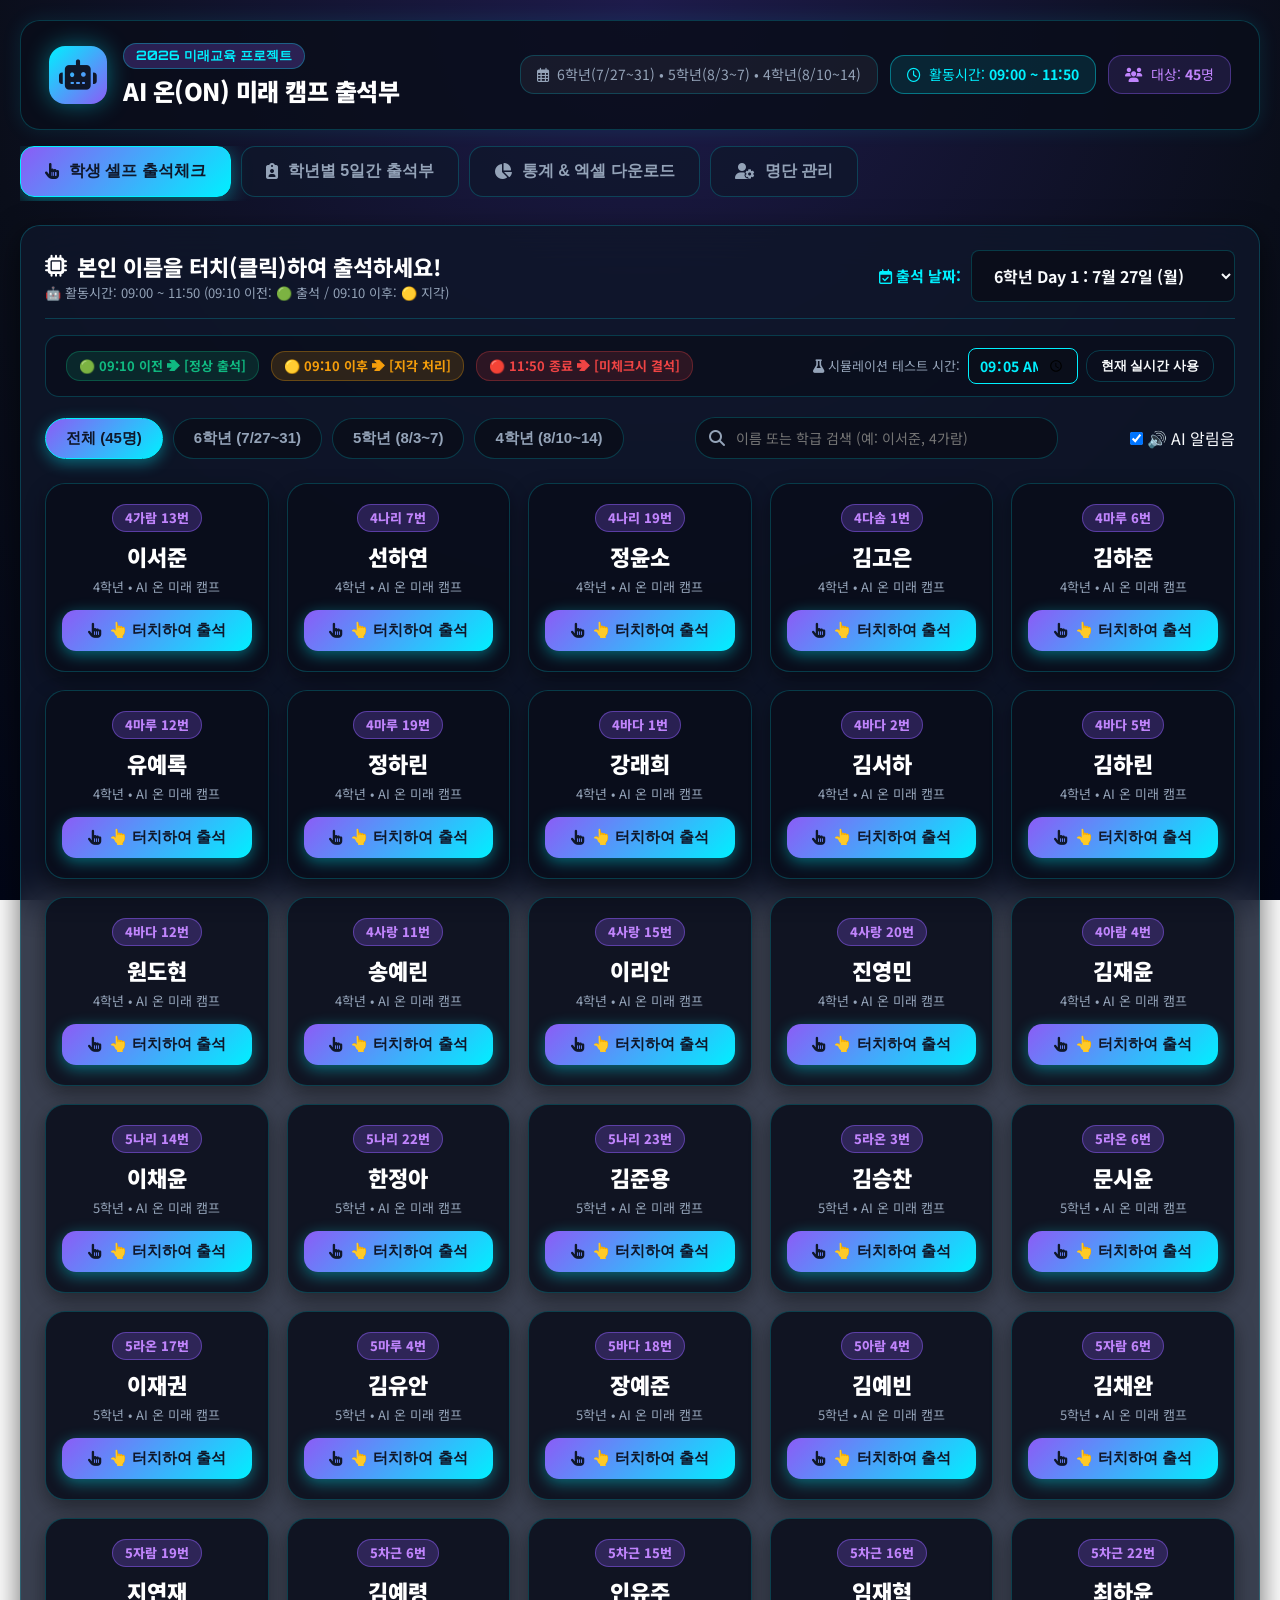
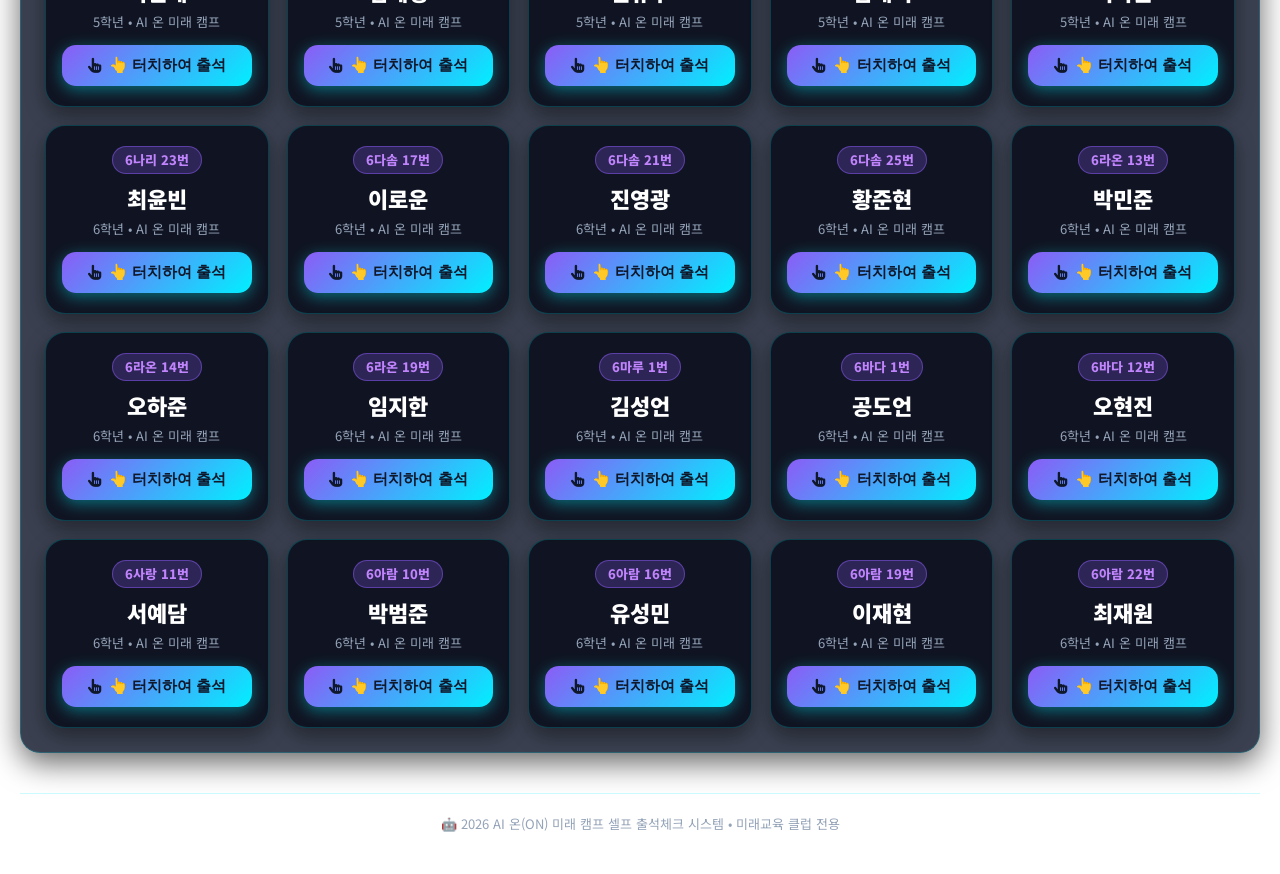
==== AI캠프 출석부.html @ 966d4594 "Initial commit" ====
<!DOCTYPE html>
<html lang="ko">
<head>
  <meta charset="UTF-8">
  <meta name="viewport" content="width=device-width, initial-scale=1.0">
  <title>🤖 AI 온(ON) 미래 캠프 셀프 출석부</title>
  
  <!-- Google Fonts -->
  <link rel="preconnect" href="https://fonts.googleapis.com">
  <link rel="preconnect" href="https://fonts.gstatic.com" crossorigin>
  <link href="https://fonts.googleapis.com/css2?family=Noto+Sans+KR:wght@300;400;500;700;900&family=Orbitron:wght@600;800;900&family=Outfit:wght@400;600;700;800;900&display=swap" rel="stylesheet">
  
  <!-- FontAwesome Icons -->
  <link rel="stylesheet" href="https://cdnjs.cloudflare.com/ajax/libs/font-awesome/6.4.0/css/all.min.css">
  
  <!-- CSS Styles -->
  <link rel="stylesheet" href="styles.css">
</head>
<body>
  <div class="app-container">
    <!-- Header -->
    <header class="app-header no-print">
      <div class="header-main">
        <div class="logo-title">
          <div class="ai-icon-wrap">
            <i class="fa-solid fa-robot ai-logo"></i>
          </div>
          <div>
            <div class="camp-tag">2026 미래교육 프로젝트</div>
            <h1>AI 온(ON) 미래 캠프 출석부</h1>
          </div>
        </div>
        <div class="header-info">
          <div class="info-badge">
            <i class="fa-regular fa-calendar-days"></i>
            <span>6학년(7/27~31) &bull; 5학년(8/3~7) &bull; 4학년(8/10~14)</span>
          </div>
          <div class="info-badge highlight">
            <i class="fa-regular fa-clock"></i>
            <span>활동시간: <strong>09:00 ~ 11:50</strong></span>
          </div>
          <div class="info-badge ai-badge">
            <i class="fa-solid fa-users"></i>
            <span>대상: <strong id="header-student-count">45</strong>명</span>
          </div>
        </div>
      </div>

      <!-- Navigation Tabs -->
      <nav class="nav-tabs">
        <button class="nav-btn active" data-tab="tab-self-checkin">
          <i class="fa-solid fa-hand-pointer"></i>
          <span>학생 셀프 출석체크</span>
        </button>
        <button class="nav-btn" data-tab="tab-attendance">
          <i class="fa-solid fa-clipboard-user"></i>
          <span>학년별 5일간 출석부</span>
        </button>
        <button class="nav-btn" data-tab="tab-stats">
          <i class="fa-solid fa-chart-pie"></i>
          <span>통계 &amp; 엑셀 다운로드</span>
        </button>
        <button class="nav-btn" data-tab="tab-roster">
          <i class="fa-solid fa-user-gear"></i>
          <span>명단 관리</span>
        </button>
      </nav>
    </header>

    <!-- Main Content Area -->
    <main class="content-area">

      <!-- ================= TAB 1: 학생 셀프 출석체크 ================= -->
      <section id="tab-self-checkin" class="tab-content active no-print">
        <div class="glass-panel">
          <div class="kiosk-top-bar">
            <div class="kiosk-title">
              <h2><i class="fa-solid fa-microchip"></i> 본인 이름을 터치(클릭)하여 출석하세요!</h2>
              <p class="subtitle">🤖 활동시간: 09:00 ~ 11:50 (09:10 이전: 🟢 출석 / 09:10 이후: 🟡 지각)</p>
            </div>
            
            <div class="date-selector-box">
              <label for="checkin-date-select"><i class="fa-regular fa-calendar-check"></i> 출석 날짜:</label>
              <select id="checkin-date-select" class="form-select select-lg">
                <!-- Dynamically populated by JS based on grade selection -->
              </select>
            </div>
          </div>

          <!-- Time Simulation & Rules Bar -->
          <div class="time-rule-banner">
            <div class="time-rule-items">
              <span class="time-rule-tag tag-present">🟢 09:10 이전 ➔ [정상 출석]</span>
              <span class="time-rule-tag tag-late">🟡 09:10 이후 ➔ [지각 처리]</span>
              <span class="time-rule-tag tag-absent">🔴 11:50 종료 ➔ [미체크시 결석]</span>
            </div>
            <div class="sim-time-box">
              <label for="sim-time-input"><i class="fa-solid fa-flask"></i> 시뮬레이션 테스트 시간:</label>
              <input type="time" id="sim-time-input" class="form-input time-input" value="09:05">
              <button id="btn-use-real-time" class="btn btn-outline btn-sm">현재 실시간 사용</button>
            </div>
          </div>

          <!-- Grade Filter Tabs & Search -->
          <div class="filter-kiosk-bar">
            <div class="grade-pills">
              <button class="grade-pill active" data-grade="ALL">전체 (45명)</button>
              <button class="grade-pill" data-grade="6">6학년 (7/27~31)</button>
              <button class="grade-pill" data-grade="5">5학년 (8/3~7)</button>
              <button class="grade-pill" data-grade="4">4학년 (8/10~14)</button>
            </div>
            <div class="search-kiosk-box">
              <i class="fa-solid fa-magnifying-glass"></i>
              <input type="text" id="kiosk-search-input" class="form-input" placeholder="이름 또는 학급 검색 (예: 이서준, 4가람)">
            </div>
            <div class="sound-toggle">
              <label><input type="checkbox" id="sound-chk" checked> 🔊 AI 알림음</label>
            </div>
          </div>

          <!-- Touch Cards Grid -->
          <div class="student-touch-grid" id="student-touch-grid">
            <!-- Dynamic student cards generated by JS -->
          </div>
        </div>
      </section>

      <!-- ================= TAB 2: 학년별 5일간 출석부 ================= -->
      <section id="tab-attendance" class="tab-content no-print">
        <div class="glass-panel">
          <div class="table-toolbar">
            <div class="toolbar-left">
              <h2><i class="fa-solid fa-calendar-days"></i> 학년별 5일간 통합 출석부</h2>
              <span class="subtitle">6학년(7/27~31), 5학년(8/3~7), 4학년(8/10~14) 학년별 캠프 일정 출석표입니다.</span>
            </div>
            <div class="toolbar-right">
              <button id="btn-mark-all-present" class="btn btn-outline">
                <i class="fa-solid fa-check-double"></i> 선택 날짜 전체 출석 처리
              </button>
            </div>
          </div>

          <!-- Filters -->
          <div class="filter-bar">
            <div class="filter-group">
              <label>🎓 학년별 출석부 보기:</label>
              <select id="attendance-grade-filter" class="form-select select-lg">
                <option value="6">6학년 출석부 (7월 27일 ~ 7월 31일)</option>
                <option value="5">5학년 출석부 (8월 3일 ~ 8월 7일)</option>
                <option value="4">4학년 출석부 (8월 10일 ~ 8월 14일)</option>
                <option value="ALL">전체 45명 보기 (통합)</option>
              </select>
            </div>
            <div class="filter-group">
              <label>🔍 검색:</label>
              <input type="text" id="attendance-search-input" class="form-input" placeholder="학생 이름 또는 학급 검색...">
            </div>
          </div>

          <!-- Legend -->
          <div class="status-legend">
            <span class="legend-item"><span class="badge status-present">출석</span> 출석 완료</span>
            <span class="legend-item"><span class="badge status-late">지각</span> 지각 체결</span>
            <span class="legend-item"><span class="badge status-absent">결석</span> 결석 처리</span>
            <span class="legend-item"><span class="badge status-excused">공결</span> 공식 사유 결석</span>
            <span class="legend-item"><span class="badge status-none">미체크</span> 출석 전</span>
          </div>

          <!-- Attendance Main Grid Table -->
          <div class="table-responsive">
            <table class="attendance-table" id="attendance-table">
              <thead id="attendance-thead">
                <!-- Dynamically updated columns based on grade schedule -->
              </thead>
              <tbody id="attendance-tbody">
                <!-- Generated dynamically by JS -->
              </tbody>
            </table>
          </div>
        </div>
      </section>

      <!-- ================= TAB 3: 통계 & 엑셀 다운로드 ================= -->
      <section id="tab-stats" class="tab-content no-print">
        <div class="stats-dashboard">
          <!-- Summary Cards -->
          <div class="stats-grid">
            <div class="stat-card glass-panel">
              <div class="stat-icon purple"><i class="fa-solid fa-robot"></i></div>
              <div class="stat-info">
                <span class="stat-label">전체 등록 학생</span>
                <span class="stat-value" id="stat-total-students">45명</span>
              </div>
            </div>
            <div class="stat-card glass-panel">
              <div class="stat-icon green"><i class="fa-solid fa-user-check"></i></div>
              <div class="stat-info">
                <span class="stat-label">선택 날짜 출석 학생</span>
                <span class="stat-value" id="stat-today-present">0명</span>
              </div>
            </div>
            <div class="stat-card glass-panel">
              <div class="stat-icon red"><i class="fa-solid fa-user-xmark"></i></div>
              <div class="stat-info">
                <span class="stat-label">선택 날짜 미출석 학생</span>
                <span class="stat-value" id="stat-today-absent">45명</span>
              </div>
            </div>
            <div class="stat-card glass-panel">
              <div class="stat-icon cyan"><i class="fa-solid fa-chart-line"></i></div>
              <div class="stat-info">
                <span class="stat-label">캠프 평균 출석률</span>
                <span class="stat-value" id="stat-avg-rate">0%</span>
              </div>
            </div>
          </div>

          <!-- Grade Breakdown & Export Actions -->
          <div class="stats-detail-layout">
            <div class="glass-panel grade-stats-card">
              <h3><i class="fa-solid fa-chart-simple"></i> 학년별 출석 현황</h3>
              <div class="grade-bar-list" id="grade-bar-list">
                <!-- Dynamically generated bars -->
              </div>
            </div>

            <div class="glass-panel export-actions-card">
              <h3><i class="fa-solid fa-file-export"></i> 데이터 저장 &amp; 엑셀 내보내기</h3>
              <p class="text-sub">출석부 데이터를 학교 보관용 엑셀(CSV)로 내보내거나 백업할 수 있습니다.</p>
              
              <div class="export-btn-group">
                <button id="btn-export-excel" class="btn btn-success btn-lg btn-block">
                  <i class="fa-solid fa-file-excel"></i> 전체 출석부 엑셀(CSV) 다운로드
                </button>
                <button id="btn-export-json" class="btn btn-outline btn-block">
                  <i class="fa-solid fa-download"></i> 데이터 백업 파일(JSON) 저장
                </button>
                <div class="file-import-wrap">
                  <label for="import-json-file" class="btn btn-outline btn-block">
                    <i class="fa-solid fa-upload"></i> 백업 파일(JSON) 불러오기
                  </label>
                  <input type="file" id="import-json-file" accept=".json" class="hidden">
                </div>
                <button id="btn-reset-data" class="btn btn-danger-outline btn-block">
                  <i class="fa-solid fa-rotate-left"></i> 출석 기록 초기화
                </button>
              </div>
            </div>
          </div>
        </div>
      </section>

      <!-- ================= TAB 4: 명단 관리 ================= -->
      <section id="tab-roster" class="tab-content no-print">
        <div class="glass-panel">
          <div class="table-toolbar">
            <div class="toolbar-left">
              <h2><i class="fa-solid fa-user-gear"></i> AI 온 미래 캠프 명단 관리 (총 45명)</h2>
              <span class="subtitle">학생 정보 수정, 추가, 삭제를 하거나 기본 45명 명단으로 복원할 수 있습니다.</span>
            </div>
            <div class="toolbar-right">
              <button id="btn-open-add-student" class="btn btn-primary">
                <i class="fa-solid fa-user-plus"></i> 새 학생 추가
              </button>
              <button id="btn-reset-roster" class="btn btn-outline">
                <i class="fa-solid fa-arrows-rotate"></i> 기본 45명 명단으로 초기화
              </button>
            </div>
          </div>

          <div class="table-responsive">
            <table class="attendance-table">
              <thead>
                <tr>
                  <th>연번</th>
                  <th>학급</th>
                  <th>번호</th>
                  <th>성명</th>
                  <th style="width: 130px;">관리</th>
                </tr>
              </thead>
              <tbody id="roster-tbody">
                <!-- Dynamic roster rows -->
              </tbody>
            </table>
          </div>
        </div>
      </section>

    </main>

    <!-- Footer -->
    <footer class="app-footer no-print">
      <p>🤖 2026 AI 온(ON) 미래 캠프 셀프 출석체크 시스템 &bull; 미래교육 클럽 전용</p>
    </footer>
  </div>

  <!-- Modal: Check-In Toast / Success Popup -->
  <div class="modal-backdrop hidden" id="checkin-modal">
    <div class="modal-card glass-panel text-center">
      <div class="success-icon-wrap">
        <i class="fa-solid fa-circle-check"></i>
      </div>
      <h2 id="modal-checkin-title">학생 출석 완료</h2>
      <p id="modal-checkin-sub" class="text-lead">출석체크가 완료되었습니다!</p>
      <div class="modal-class-badge" id="modal-class-no">4가람 13번</div>
      <div class="modal-footer justify-center">
        <button class="btn btn-primary btn-lg" id="btn-confirm-checkin">확인 (신나게 AI 캠프 시작! 🤖)</button>
      </div>
    </div>
  </div>

  <!-- Modal: Student Form (Add/Edit) -->
  <div class="modal-backdrop hidden" id="student-modal">
    <div class="modal-card glass-panel">
      <div class="modal-header">
        <h3 id="modal-title"><i class="fa-solid fa-user-plus"></i> 학생 정보 입력</h3>
        <button class="btn-close" id="btn-close-modal"><i class="fa-solid fa-xmark"></i></button>
      </div>
      <form id="student-form">
        <input type="hidden" id="student-id-field">
        <div class="form-group">
          <label for="input-name">성명</label>
          <input type="text" id="input-name" class="form-input" required placeholder="예: 이서준">
        </div>
        <div class="form-row">
          <div class="form-group">
            <label for="input-grade">학년</label>
            <select id="input-grade" class="form-select" required>
              <option value="6">6학년 (7/27~31)</option>
              <option value="5">5학년 (8/3~7)</option>
              <option value="4">4학년 (8/10~14)</option>
            </select>
          </div>
          <div class="form-group">
            <label for="input-class">학급/반 (예: 4가람, 5나리, 6아람)</label>
            <input type="text" id="input-class" class="form-input" required placeholder="예: 4가람">
          </div>
        </div>
        <div class="form-row">
          <div class="form-group">
            <label for="input-number">번호</label>
            <input type="number" id="input-number" class="form-input" min="1" max="99" required placeholder="예: 13">
          </div>
        </div>
        <div class="modal-footer">
          <button type="button" class="btn btn-outline" id="btn-cancel-modal">취소</button>
          <button type="submit" class="btn btn-primary">저장하기</button>
        </div>
      </form>
    </div>
  </div>

  <!-- JavaScript Code -->
  <script src="app.js"></script>
</body>
</html>
---- styles.css ----
/* ==========================================================================
   AI 온(ON) 미래 캠프 셀프 출석부 - Futuristic AI Style Sheet
   ========================================================================== */

:root {
  --primary: #00f0ff;
  --primary-hover: #00c8d6;
  --primary-glow: rgba(0, 240, 255, 0.4);
  
  --secondary: #8b5cf6;
  --secondary-hover: #7c3aed;
  --secondary-glow: rgba(139, 92, 246, 0.4);

  --accent-pink: #ec4899;
  
  --bg-dark: #0a0e1a;
  --bg-card: rgba(15, 23, 42, 0.82);
  --bg-card-solid: #0f172a;
  --border-card: rgba(0, 240, 255, 0.2);
  
  --text-main: #f8fafc;
  --text-muted: #94a3b8;
  --text-dark: #0f172a;
  
  /* Status Colors */
  --status-present: #10b981;
  --status-present-bg: rgba(16, 185, 129, 0.18);
  --status-late: #f59e0b;
  --status-late-bg: rgba(245, 158, 11, 0.18);
  --status-absent: #ef4444;
  --status-absent-bg: rgba(239, 68, 68, 0.18);
  --status-excused: #3b82f6;
  --status-excused-bg: rgba(59, 130, 246, 0.18);
  --status-none: #475569;

  --radius-sm: 8px;
  --radius-md: 14px;
  --radius-lg: 20px;
  
  --shadow-main: 0 10px 30px rgba(0, 0, 0, 0.6);
  --shadow-glow: 0 0 25px rgba(0, 240, 255, 0.25);
  --font-family: 'Noto Sans KR', 'Outfit', -apple-system, sans-serif;
  --font-tech: 'Orbitron', 'Outfit', sans-serif;
}

/* Reset & Setup */
* {
  box-sizing: border-box;
  margin: 0;
  padding: 0;
}

body {
  background: radial-gradient(circle at top center, #1e1b4b 0%, #0a0e1a 60%, #020617 100%);
  background-attachment: fixed;
  color: var(--text-main);
  font-family: var(--font-family);
  min-height: 100vh;
  line-height: 1.5;
  -webkit-font-smoothing: antialiased;
}

.app-container {
  max-width: 1420px;
  margin: 0 auto;
  padding: 20px;
  display: flex;
  flex-direction: column;
  min-height: 100vh;
}

/* Glassmorphism Panel with Tech Glow */
.glass-panel {
  background: var(--bg-card);
  backdrop-filter: blur(20px);
  -webkit-backdrop-filter: blur(20px);
  border: 1px solid var(--border-card);
  border-radius: var(--radius-lg);
  padding: 24px;
  box-shadow: var(--shadow-main);
}

/* Header */
.app-header {
  margin-bottom: 24px;
}

.header-main {
  display: flex;
  justify-content: space-between;
  align-items: center;
  flex-wrap: wrap;
  gap: 16px;
  background: rgba(10, 14, 26, 0.85);
  border: 1px solid var(--border-card);
  border-radius: var(--radius-lg);
  padding: 20px 28px;
  margin-bottom: 16px;
  box-shadow: 0 0 20px rgba(0, 240, 255, 0.1);
}

.logo-title {
  display: flex;
  align-items: center;
  gap: 16px;
}

.ai-icon-wrap {
  width: 58px;
  height: 58px;
  background: linear-gradient(135deg, var(--primary) 0%, var(--secondary) 100%);
  border-radius: 16px;
  display: flex;
  align-items: center;
  justify-content: center;
  box-shadow: 0 0 25px var(--primary-glow);
  animation: pulseAi 3s infinite ease-in-out;
}

.ai-logo {
  font-size: 30px;
  color: #0f172a;
}

@keyframes pulseAi {
  0%, 100% { transform: scale(1); box-shadow: 0 0 20px var(--primary-glow); }
  50% { transform: scale(1.05); box-shadow: 0 0 35px var(--secondary-glow); }
}

.camp-tag {
  display: inline-block;
  background: rgba(139, 92, 246, 0.25);
  color: var(--primary);
  font-size: 13px;
  font-weight: 700;
  padding: 2px 12px;
  border-radius: 20px;
  border: 1px solid rgba(0, 240, 255, 0.3);
  margin-bottom: 4px;
  font-family: var(--font-tech);
}

.logo-title h1 {
  font-size: 24px;
  font-weight: 900;
  color: #fff;
  letter-spacing: -0.5px;
}

.header-info {
  display: flex;
  gap: 12px;
  flex-wrap: wrap;
}

.info-badge {
  display: flex;
  align-items: center;
  gap: 8px;
  background: rgba(255, 255, 255, 0.05);
  border: 1px solid var(--border-card);
  padding: 8px 16px;
  border-radius: var(--radius-md);
  font-size: 14px;
  color: var(--text-muted);
}

.info-badge.highlight {
  background: rgba(0, 240, 255, 0.1);
  border-color: rgba(0, 240, 255, 0.4);
  color: var(--primary);
}

.info-badge.ai-badge {
  background: rgba(139, 92, 246, 0.15);
  border-color: rgba(139, 92, 246, 0.4);
  color: #c084fc;
}

/* Nav Tabs */
.nav-tabs {
  display: flex;
  gap: 10px;
  overflow-x: auto;
  padding-bottom: 4px;
}

.nav-btn {
  display: flex;
  align-items: center;
  gap: 10px;
  padding: 14px 24px;
  background: rgba(15, 23, 42, 0.7);
  border: 1px solid var(--border-card);
  border-radius: var(--radius-md);
  color: var(--text-muted);
  font-size: 16px;
  font-weight: 700;
  cursor: pointer;
  transition: all 0.25s ease;
  white-space: nowrap;
}

.nav-btn:hover {
  background: rgba(30, 41, 59, 0.9);
  color: #fff;
  transform: translateY(-2px);
}

.nav-btn.active {
  background: linear-gradient(135deg, var(--secondary) 0%, var(--primary) 100%);
  color: #0f172a;
  border-color: var(--primary);
  box-shadow: 0 4px 20px var(--primary-glow);
}

/* Main Content Area */
.content-area {
  flex: 1;
}

.tab-content {
  display: none;
}

.tab-content.active {
  display: block;
  animation: fadeIn 0.3s ease;
}

@keyframes fadeIn {
  from { opacity: 0; transform: translateY(8px); }
  to { opacity: 1; transform: translateY(0); }
}

/* Form Controls & Buttons */
.btn {
  display: inline-flex;
  align-items: center;
  justify-content: center;
  gap: 8px;
  padding: 10px 20px;
  border-radius: var(--radius-md);
  font-size: 14px;
  font-weight: 700;
  cursor: pointer;
  border: none;
  transition: all 0.2s ease;
  text-decoration: none;
}

.btn-primary {
  background: linear-gradient(135deg, var(--secondary) 0%, var(--primary) 100%);
  color: #0f172a;
  box-shadow: 0 4px 15px var(--primary-glow);
}

.btn-primary:hover {
  background: linear-gradient(135deg, #9333ea 0%, #00e5ff 100%);
  transform: translateY(-1px);
}

.btn-success {
  background: linear-gradient(135deg, #10b981 0%, #059669 100%);
  color: #fff;
}

.btn-success:hover {
  background: linear-gradient(135deg, #34d399 0%, #10b981 100%);
}

.btn-outline {
  background: transparent;
  border: 1px solid var(--border-card);
  color: var(--text-main);
}

.btn-outline:hover {
  background: rgba(0, 240, 255, 0.1);
  border-color: var(--primary);
}

.btn-danger-outline {
  background: transparent;
  border: 1px solid rgba(239, 68, 68, 0.4);
  color: #ef4444;
}

.btn-danger-outline:hover {
  background: rgba(239, 68, 68, 0.15);
}

.btn-sm {
  padding: 6px 14px;
  font-size: 13px;
}

.btn-lg {
  padding: 14px 28px;
  font-size: 16px;
}

.btn-block {
  width: 100%;
}

.form-select, .form-input {
  background: rgba(10, 14, 26, 0.9);
  border: 1px solid var(--border-card);
  border-radius: var(--radius-sm);
  color: var(--text-main);
  padding: 10px 14px;
  font-size: 14px;
  outline: none;
  font-family: inherit;
  transition: border-color 0.2s ease;
}

.form-select.select-lg {
  padding: 12px 18px;
  font-size: 16px;
  font-weight: 700;
}

.form-select:focus, .form-input:focus {
  border-color: var(--primary);
  box-shadow: 0 0 0 2px var(--primary-glow);
}

/* ================= TIME RULE BANNER ================= */
.time-rule-banner {
  display: flex;
  justify-content: space-between;
  align-items: center;
  flex-wrap: wrap;
  gap: 14px;
  background: rgba(10, 14, 26, 0.7);
  border: 1px solid var(--border-card);
  padding: 12px 20px;
  border-radius: var(--radius-md);
  margin-bottom: 20px;
}

.time-rule-items {
  display: flex;
  gap: 12px;
  flex-wrap: wrap;
}

.time-rule-tag {
  font-size: 13px;
  font-weight: 700;
  padding: 4px 12px;
  border-radius: 14px;
  border: 1px solid transparent;
}

.tag-present { background: rgba(16, 185, 129, 0.15); color: #10b981; border-color: rgba(16, 185, 129, 0.3); }
.tag-late { background: rgba(245, 158, 11, 0.15); color: #f59e0b; border-color: rgba(245, 158, 11, 0.3); }
.tag-absent { background: rgba(239, 68, 68, 0.15); color: #ef4444; border-color: rgba(239, 68, 68, 0.3); }

.sim-time-box {
  display: flex;
  align-items: center;
  gap: 8px;
  font-size: 13px;
  color: var(--text-muted);
}

.time-input {
  width: 110px;
  padding: 6px 10px;
  font-weight: 700;
  color: var(--primary);
  background: #0a0e1a;
  border-color: var(--primary);
}

/* ================= TAB 1: STUDENT SELF CHECK-IN TOUCH KIOSK ================= */
.kiosk-top-bar {
  display: flex;
  justify-content: space-between;
  align-items: center;
  flex-wrap: wrap;
  gap: 16px;
  padding-bottom: 16px;
  border-bottom: 1px solid var(--border-card);
  margin-bottom: 16px;
}

.kiosk-title h2 {
  font-size: 22px;
  font-weight: 800;
  color: #fff;
  display: flex;
  align-items: center;
  gap: 10px;
}

.date-selector-box {
  display: flex;
  align-items: center;
  gap: 10px;
}

.date-selector-box label {
  font-weight: 700;
  font-size: 15px;
  color: var(--primary);
}

.filter-kiosk-bar {
  display: flex;
  justify-content: space-between;
  align-items: center;
  flex-wrap: wrap;
  gap: 16px;
  margin-bottom: 24px;
}

.grade-pills {
  display: flex;
  gap: 10px;
  flex-wrap: wrap;
}

.grade-pill {
  padding: 10px 20px;
  border-radius: 25px;
  background: rgba(10, 14, 26, 0.8);
  border: 1px solid var(--border-card);
  color: var(--text-muted);
  font-size: 15px;
  font-weight: 700;
  cursor: pointer;
  transition: all 0.2s ease;
}

.grade-pill:hover {
  background: rgba(0, 240, 255, 0.1);
  color: #fff;
}

.grade-pill.active {
  background: linear-gradient(135deg, var(--secondary) 0%, var(--primary) 100%);
  color: #0f172a;
  border-color: var(--primary);
  box-shadow: 0 4px 15px var(--primary-glow);
}

.search-kiosk-box {
  position: relative;
  min-width: 280px;
}

.search-kiosk-box i {
  position: absolute;
  left: 14px;
  top: 50%;
  transform: translateY(-50%);
  color: var(--text-muted);
}

.search-kiosk-box .form-input {
  width: 100%;
  padding-left: 40px;
  border-radius: 20px;
}

/* Touch Grid for 45 Student Cards */
.student-touch-grid {
  display: grid;
  grid-template-columns: repeat(auto-fill, minmax(220px, 1fr));
  gap: 18px;
}

.student-touch-card {
  background: rgba(10, 14, 26, 0.85);
  border: 1px solid var(--border-card);
  border-radius: var(--radius-lg);
  padding: 20px 16px;
  display: flex;
  flex-direction: column;
  align-items: center;
  text-align: center;
  position: relative;
  transition: all 0.25s cubic-bezier(0.175, 0.885, 0.32, 1.275);
  box-shadow: 0 8px 20px rgba(0, 0, 0, 0.4);
  user-select: none;
}

.student-touch-card:hover {
  transform: translateY(-4px);
  border-color: var(--primary);
  box-shadow: 0 10px 25px var(--primary-glow);
}

/* Checked states */
.student-touch-card.is-checked.status-present-card {
  background: rgba(16, 185, 129, 0.12);
  border-color: #10b981;
  box-shadow: 0 0 20px rgba(16, 185, 129, 0.2);
}

.student-touch-card.is-checked.status-late-card {
  background: rgba(245, 158, 11, 0.12);
  border-color: #f59e0b;
  box-shadow: 0 0 20px rgba(245, 158, 11, 0.2);
}

.card-class-badge {
  display: inline-block;
  background: rgba(139, 92, 246, 0.25);
  border: 1px solid rgba(139, 92, 246, 0.5);
  color: #c084fc;
  font-size: 13px;
  font-weight: 800;
  padding: 3px 12px;
  border-radius: 14px;
  margin-bottom: 8px;
}

.card-student-name {
  font-size: 22px;
  font-weight: 900;
  color: #fff;
  margin-bottom: 4px;
}

.card-student-sub {
  font-size: 13px;
  color: var(--text-muted);
  margin-bottom: 14px;
}

.btn-touch-checkin {
  width: 100%;
  padding: 11px 0;
  border-radius: var(--radius-md);
  border: none;
  font-size: 15px;
  font-weight: 800;
  cursor: pointer;
  display: flex;
  align-items: center;
  justify-content: center;
  gap: 8px;
  transition: all 0.2s ease;
}

.btn-touch-checkin.action-checkin {
  background: linear-gradient(135deg, var(--secondary) 0%, var(--primary) 100%);
  color: #0f172a;
  box-shadow: 0 4px 15px var(--primary-glow);
}

.btn-touch-checkin.action-checkin:hover {
  background: linear-gradient(135deg, #9333ea 0%, #00e5ff 100%);
  transform: scale(1.02);
}

.btn-touch-checkin.action-checked-present {
  background: rgba(16, 185, 129, 0.2);
  color: #10b981;
  border: 1px solid rgba(16, 185, 129, 0.4);
}

.btn-touch-checkin.action-checked-late {
  background: rgba(245, 158, 11, 0.2);
  color: #f59e0b;
  border: 1px solid rgba(245, 158, 11, 0.4);
}

.btn-touch-checkin.action-checked-present:hover, .btn-touch-checkin.action-checked-late:hover {
  background: rgba(239, 68, 68, 0.2);
  color: #ef4444;
  border-color: rgba(239, 68, 68, 0.4);
}

.checkin-timestamp {
  font-size: 12px;
  margin-top: 8px;
  font-weight: 600;
}

.checkin-timestamp.time-present { color: var(--status-present); }
.checkin-timestamp.time-late { color: var(--status-late); }

/* Modal Checkin Toast */
.text-center { text-align: center; }
.justify-center { justify-content: center; }
.text-lead { font-size: 18px; color: var(--text-muted); margin-bottom: 16px; }

.success-icon-wrap {
  font-size: 72px;
  color: #10b981;
  margin-bottom: 12px;
  animation: popSuccess 0.4s cubic-bezier(0.175, 0.885, 0.32, 1.275);
}

.success-icon-wrap.is-late-icon {
  color: #f59e0b;
}

@keyframes popSuccess {
  0% { transform: scale(0); opacity: 0; }
  80% { transform: scale(1.15); }
  100% { transform: scale(1); opacity: 1; }
}

.modal-class-badge {
  display: inline-block;
  background: linear-gradient(135deg, var(--secondary) 0%, var(--primary) 100%);
  color: #0f172a;
  font-family: var(--font-tech);
  font-size: 24px;
  font-weight: 900;
  padding: 6px 24px;
  border-radius: 20px;
  margin-bottom: 24px;
  box-shadow: 0 4px 15px var(--primary-glow);
}

/* ================= TAB 2: ATTENDANCE TABLE ================= */
.table-toolbar {
  display: flex;
  justify-content: space-between;
  align-items: center;
  flex-wrap: wrap;
  gap: 16px;
  margin-bottom: 20px;
}

.toolbar-left h2 {
  font-size: 20px;
  font-weight: 800;
}

.subtitle {
  font-size: 13px;
  color: var(--text-muted);
}

.filter-bar {
  display: flex;
  gap: 16px;
  margin-bottom: 16px;
  flex-wrap: wrap;
}

.filter-group {
  display: flex;
  align-items: center;
  gap: 8px;
  font-size: 14px;
}

.status-legend {
  display: flex;
  gap: 14px;
  margin-bottom: 16px;
  flex-wrap: wrap;
  font-size: 13px;
  color: var(--text-muted);
}

.legend-item {
  display: flex;
  align-items: center;
  gap: 6px;
}

.table-responsive {
  width: 100%;
  overflow-x: auto;
  border-radius: var(--radius-md);
  border: 1px solid var(--border-card);
}

.attendance-table {
  width: 100%;
  border-collapse: collapse;
  text-align: center;
  background: rgba(10, 14, 26, 0.6);
  font-size: 14px;
}

.attendance-table th, .attendance-table td {
  padding: 12px 10px;
  border-bottom: 1px solid var(--border-card);
  border-right: 1px solid rgba(255, 255, 255, 0.05);
}

.attendance-table th {
  background: rgba(15, 23, 42, 0.95);
  color: var(--text-muted);
  font-weight: 700;
  font-size: 13px;
  white-space: nowrap;
}

.attendance-table tbody tr:hover {
  background: rgba(0, 240, 255, 0.04);
}

/* Cell status buttons */
.btn-status-toggle {
  display: inline-flex;
  flex-direction: column;
  align-items: center;
  justify-content: center;
  padding: 6px 10px;
  border-radius: var(--radius-sm);
  border: 1px solid transparent;
  cursor: pointer;
  width: 80px;
  font-size: 12px;
  font-weight: 700;
  transition: all 0.15s ease;
}

.btn-status-toggle:hover {
  transform: scale(1.05);
}

.badge {
  display: inline-block;
  padding: 2px 8px;
  border-radius: 12px;
  font-size: 12px;
  font-weight: 700;
}

.status-present {
  background: var(--status-present-bg);
  color: var(--status-present);
  border-color: rgba(16, 185, 129, 0.4);
}

.status-late {
  background: var(--status-late-bg);
  color: var(--status-late);
  border-color: rgba(245, 158, 11, 0.4);
}

.status-absent {
  background: var(--status-absent-bg);
  color: var(--status-absent);
  border-color: rgba(239, 68, 68, 0.4);
}

.status-excused {
  background: var(--status-excused-bg);
  color: var(--status-excused);
  border-color: rgba(59, 130, 246, 0.4);
}

.status-none {
  background: rgba(255, 255, 255, 0.05);
  color: var(--text-muted);
  border-color: var(--border-card);
}

.cell-time {
  font-size: 10px;
  opacity: 0.8;
  margin-top: 2px;
  font-weight: 400;
}

/* ================= TAB 3: STATS & DASHBOARD ================= */
.stats-grid {
  display: grid;
  grid-template-columns: repeat(auto-fit, minmax(220px, 1fr));
  gap: 20px;
  margin-bottom: 24px;
}

.stat-card {
  display: flex;
  align-items: center;
  gap: 16px;
  padding: 20px;
}

.stat-icon {
  width: 52px;
  height: 52px;
  border-radius: var(--radius-md);
  display: flex;
  align-items: center;
  justify-content: center;
  font-size: 24px;
}

.stat-icon.purple { background: rgba(139, 92, 246, 0.2); color: #c084fc; }
.stat-icon.cyan { background: rgba(0, 240, 255, 0.2); color: var(--primary); }
.stat-icon.green { background: rgba(16, 185, 129, 0.2); color: #10b981; }
.stat-icon.red { background: rgba(239, 68, 68, 0.2); color: #ef4444; }

.stat-info {
  display: flex;
  flex-direction: column;
}

.stat-label {
  font-size: 13px;
  color: var(--text-muted);
}

.stat-value {
  font-size: 24px;
  font-weight: 900;
}

.stats-detail-layout {
  display: grid;
  grid-template-columns: 1fr 1fr;
  gap: 24px;
}

@media (max-width: 850px) {
  .stats-detail-layout {
    grid-template-columns: 1fr;
  }
}

.grade-bar-list {
  display: flex;
  flex-direction: column;
  gap: 16px;
  margin-top: 16px;
}

.grade-bar-item {
  display: flex;
  flex-direction: column;
  gap: 6px;
}

.grade-bar-head {
  display: flex;
  justify-content: space-between;
  font-size: 14px;
  font-weight: 600;
}

.progress-track {
  width: 100%;
  height: 12px;
  background: rgba(255, 255, 255, 0.1);
  border-radius: 6px;
  overflow: hidden;
}

.progress-fill {
  height: 100%;
  background: linear-gradient(90deg, var(--secondary) 0%, var(--primary) 100%);
  border-radius: 6px;
  transition: width 0.5s ease;
}

.export-actions-card {
  display: flex;
  flex-direction: column;
}

.export-btn-group {
  display: flex;
  flex-direction: column;
  gap: 12px;
  margin-top: 16px;
}

/* Modal */
.modal-backdrop {
  position: fixed;
  inset: 0;
  background: rgba(2, 6, 23, 0.88);
  backdrop-filter: blur(12px);
  z-index: 999;
  display: flex;
  align-items: center;
  justify-content: center;
  padding: 20px;
}

.hidden {
  display: none !important;
}

.modal-card {
  width: 100%;
  max-width: 480px;
}

.modal-header {
  display: flex;
  justify-content: space-between;
  align-items: center;
  margin-bottom: 20px;
}

.btn-close {
  background: transparent;
  border: none;
  color: var(--text-muted);
  font-size: 20px;
  cursor: pointer;
}

.form-group {
  display: flex;
  flex-direction: column;
  gap: 6px;
  margin-bottom: 16px;
}

.form-row {
  display: grid;
  grid-template-columns: 1fr 1fr;
  gap: 12px;
}

.modal-footer {
  display: flex;
  justify-content: flex-end;
  gap: 10px;
  margin-top: 20px;
}

.app-footer {
  text-align: center;
  padding: 20px;
  font-size: 13px;
  color: var(--text-muted);
  border-top: 1px solid var(--border-card);
  margin-top: 40px;
}

@media print {
  body { background: #fff !important; color: #000 !important; }
  .no-print { display: none !important; }
}
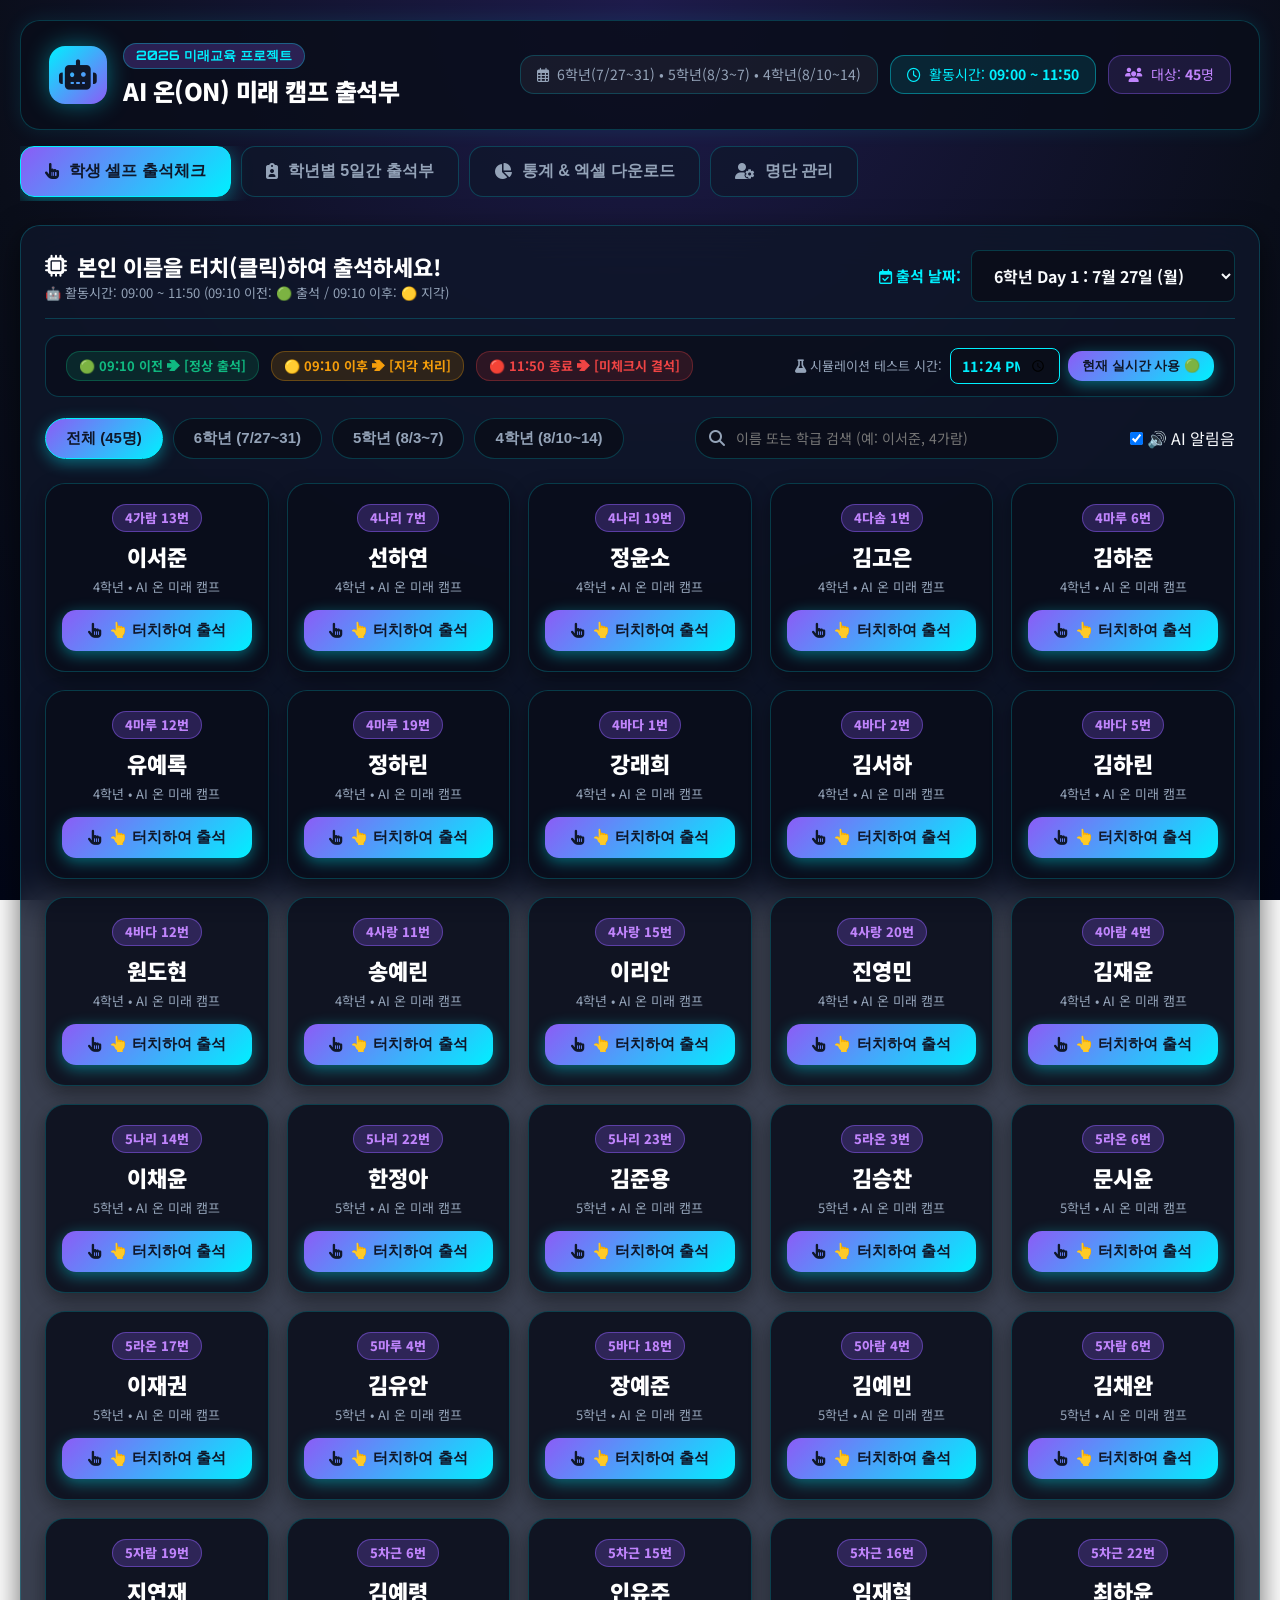
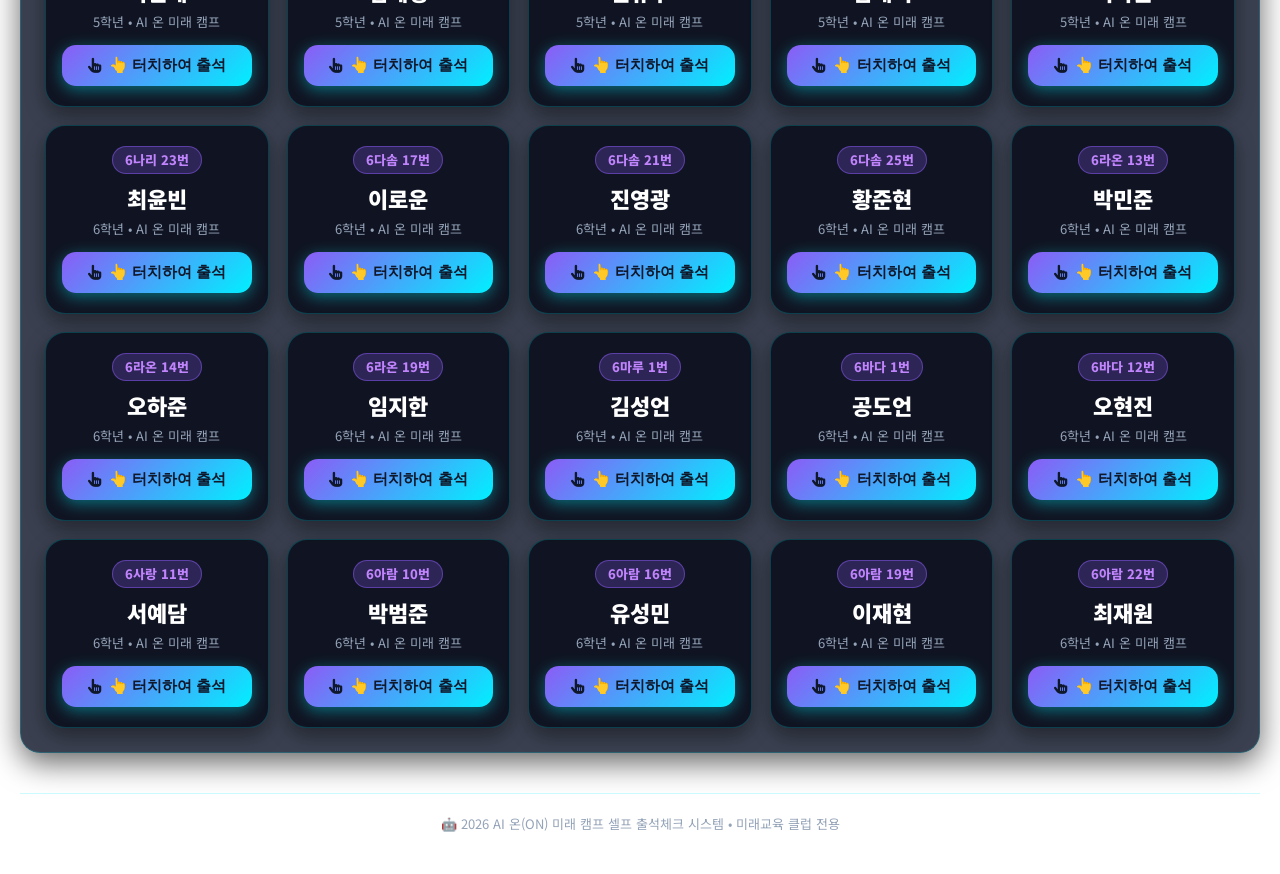
==== commit 3ae1d896: "Guarantee default real-time usage mode on page refresh with current time sync" ====
--- a/AI캠프 출석부.html
+++ b/AI캠프 출석부.html
@@ -14,7 +14,7 @@
   <link rel="stylesheet" href="https://cdnjs.cloudflare.com/ajax/libs/font-awesome/6.4.0/css/all.min.css">
   
   <!-- CSS Styles -->
-  <link rel="stylesheet" href="styles.css">
+  <link rel="stylesheet" href="styles.css?v=20260727_REALTIME_FIX_V2">
 </head>
 <body>
   <div class="app-container">
@@ -97,7 +97,7 @@
             <div class="sim-time-box">
               <label for="sim-time-input"><i class="fa-solid fa-flask"></i> 시뮬레이션 테스트 시간:</label>
               <input type="time" id="sim-time-input" class="form-input time-input" value="09:05">
-              <button id="btn-use-real-time" class="btn btn-outline btn-sm">현재 실시간 사용</button>
+              <button id="btn-use-real-time" class="btn btn-primary btn-sm">현재 실시간 사용 🟢</button>
             </div>
           </div>
 
@@ -352,6 +352,6 @@
   </div>
 
   <!-- JavaScript Code -->
-  <script src="app.js"></script>
+  <script src="app.js?v=20260727_REALTIME_FIX_V2"></script>
 </body>
 </html>
